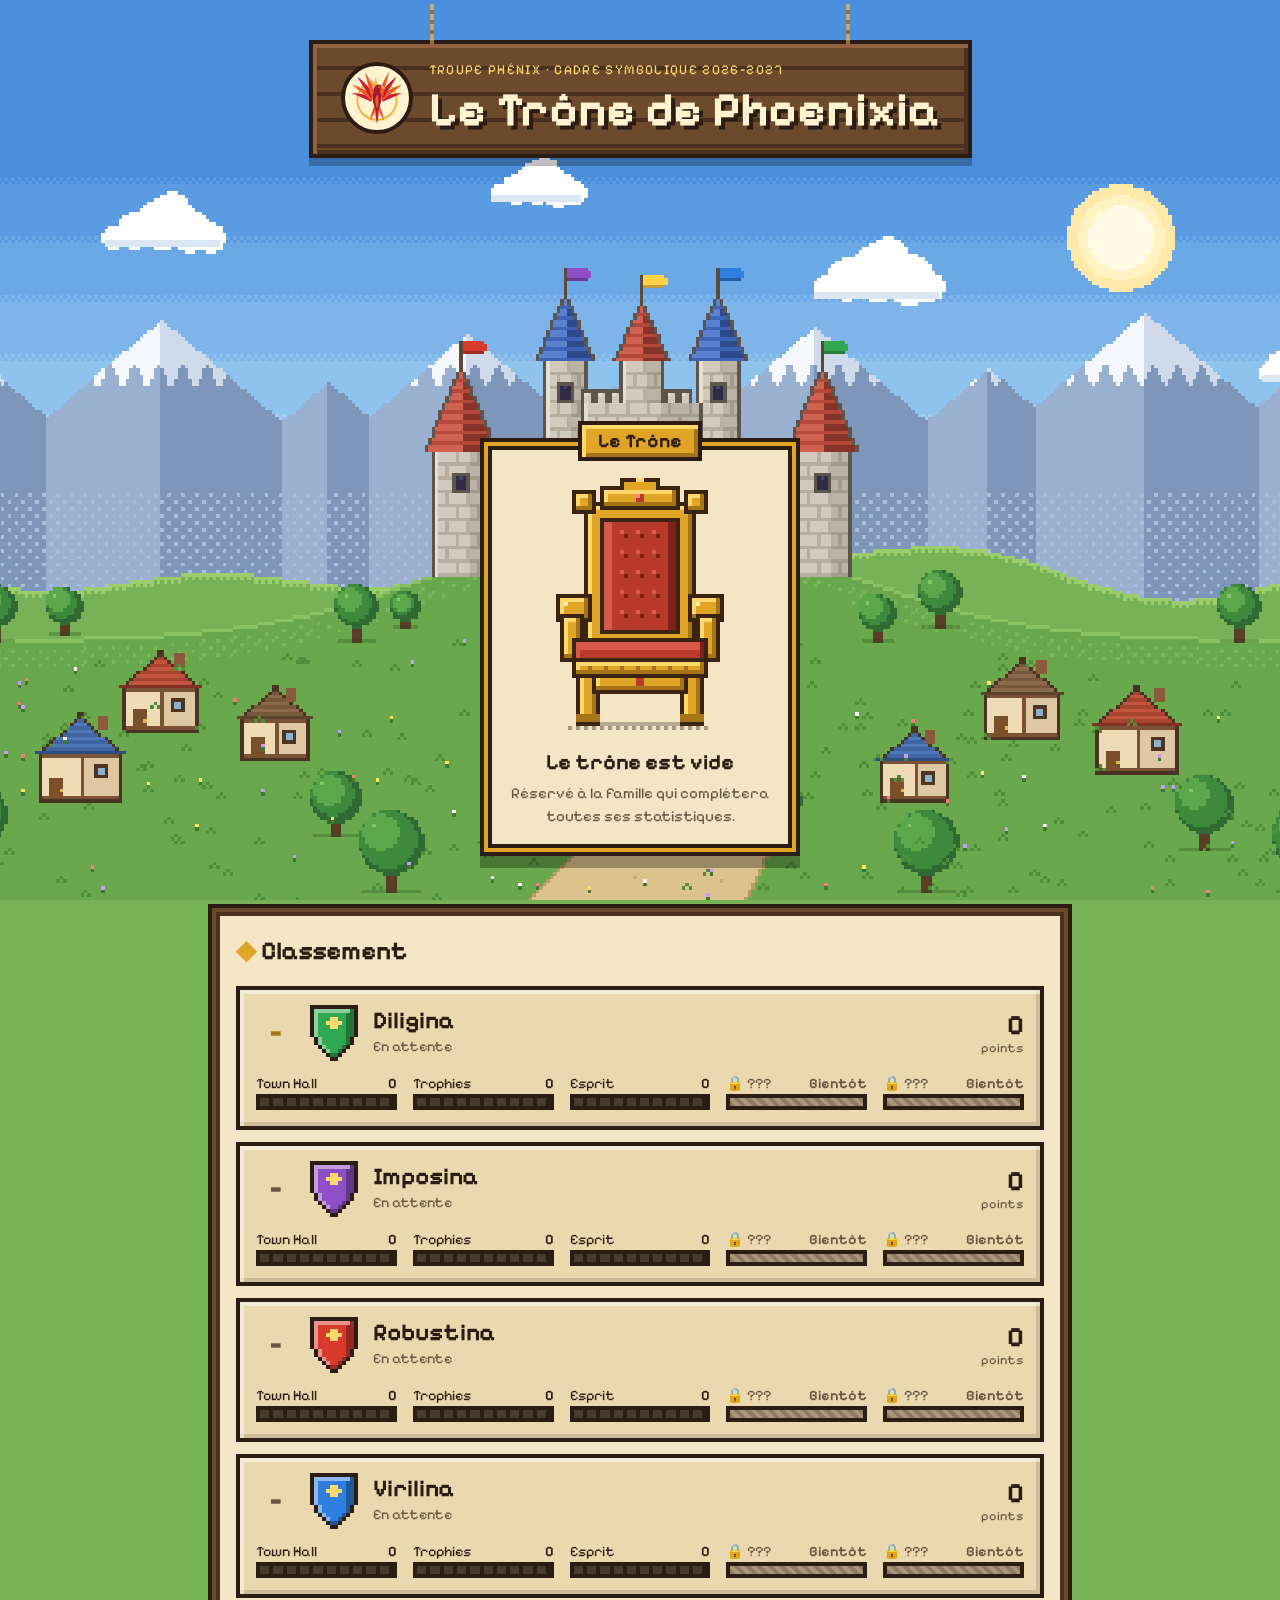
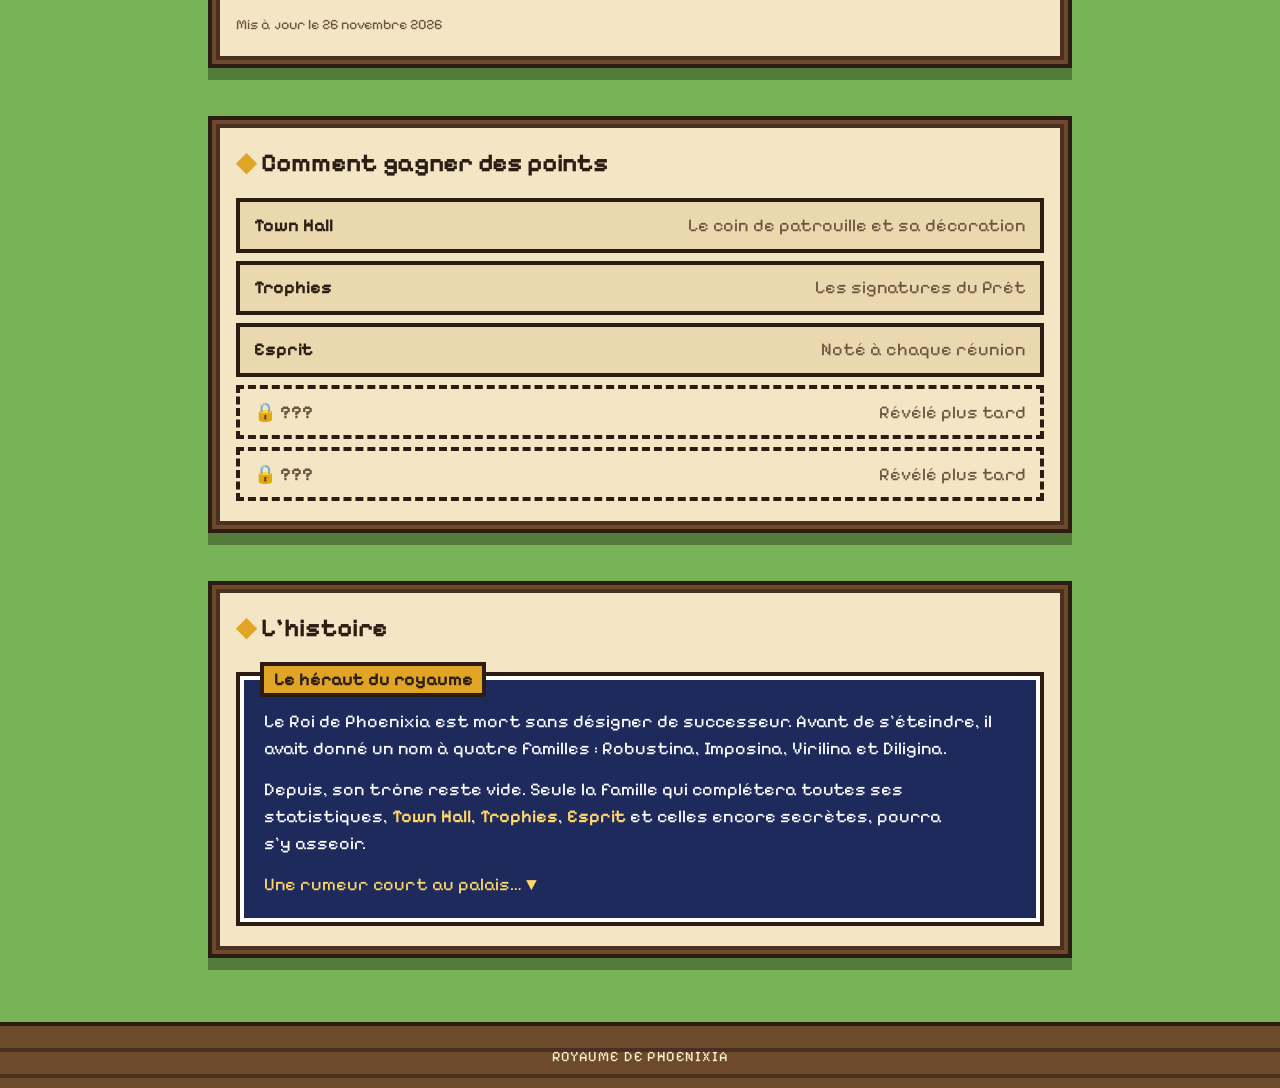
==== index.html @ a8708278 "Add the Troupe Phénix logo and favicons Bring the logo files from claude/wizardly-gauss-vratyr into " ====
<!doctype html>
<html lang="fr">
<head>
  <meta charset="utf-8">
  <meta name="viewport" content="width=device-width, initial-scale=1">
  <title>Le Trône de Phoenixia</title>
  <meta name="description" content="Classement des quatre familles qui se disputent le trône de Phoenixia.">
  <meta name="theme-color" content="#4a8fdc">
  <link rel="icon" href="images/logo/phenix-mark.svg" type="image/svg+xml">
  <link rel="icon" href="images/logo/favicon-32.png" sizes="32x32" type="image/png">
  <link rel="apple-touch-icon" href="images/logo/apple-touch-icon.png">
  <link rel="preconnect" href="https://fonts.googleapis.com">
  <link rel="preconnect" href="https://fonts.gstatic.com" crossorigin>
  <link rel="preconnect" href="https://docs.google.com">
  <link rel="stylesheet" href="https://fonts.googleapis.com/css2?family=Pixelify+Sans:wght@400;600;700&display=swap">
  <link rel="stylesheet" href="styles.css">
</head>
<body>
  <a class="skip" href="#main">Aller au classement</a>
  <canvas id="kingdom" class="kingdom" aria-hidden="true"></canvas>

  <header class="hero">
    <div class="sign">
      <img class="logo" src="images/logo/phenix-mark.svg" width="72" height="72" alt="Troupe Phénix" fetchpriority="high">
      <div class="sign-text">
        <p class="sign-eyebrow"><span>Troupe Phénix</span> · <span>Cadre symbolique 2026–2027</span></p>
        <h1 translate="no">Le Trône de Phoenixia</h1>
      </div>
    </div>
  </header>

  <main id="main">
    <section class="throne-wrap" aria-labelledby="throne-title">
      <div class="throne-card">
        <h2 id="throne-title" class="plaque">Le Trône</h2>
        <canvas id="throne-art" class="throne-art" width="48" height="64" role="img" aria-label="Le trône royal"></canvas>
        <p id="throne" class="throne-state" aria-live="polite">Chargement…</p>
        <p class="throne-rule">Réservé à la famille qui complétera toutes ses statistiques.</p>
      </div>
    </section>

    <div class="wrap">
      <section class="panel" aria-labelledby="ranks-title">
        <h2 id="ranks-title">Classement</h2>
        <ol id="ranks" class="ranks"></ol>
        <p id="updated" class="updated"></p>
      </section>

      <section class="panel" aria-labelledby="criteria-title">
        <h2 id="criteria-title">Comment gagner des points</h2>
        <ul id="criteria" class="quests"></ul>
      </section>

      <section class="panel" aria-labelledby="story-title">
        <h2 id="story-title">L’histoire</h2>
        <div class="dialog">
          <p class="dialog-name">Le héraut du royaume</p>
          <p>
            Le Roi de <span translate="no">Phoenixia</span> est mort sans désigner de successeur.
            Avant de s’éteindre, il avait donné un nom à quatre familles&nbsp;:
            <span translate="no">Robustina, Imposina, Virilina</span> et <span translate="no">Diligina</span>.
          </p>
          <p>
            Depuis, son trône reste vide. Seule la famille qui complétera toutes ses statistiques,
            <strong>Town Hall</strong>, <strong>Trophies</strong>, <strong>Esprit</strong> et celles encore secrètes,
            pourra s’y asseoir.
          </p>
          <p class="dialog-more">Une rumeur court au palais… <span class="blink" aria-hidden="true">▼</span></p>
        </div>
      </section>
    </div>
  </main>

  <footer class="foot">
    <p translate="no">Royaume de Phoenixia</p>
  </footer>

  <script src="config.js"></script>
  <script src="kingdom.js"></script>
  <script src="app.js"></script>
</body>
</html>
---- styles.css ----
:root {
  color-scheme: light;
  --parchment: #f4e6c4;
  --parchment-2: #ead8ae;
  --ink: #2b1d14;
  --ink-soft: #6b5440;
  --wood: #6e4a2c;
  --wood-light: #8f6440;
  --wood-dark: #4a3020;
  --gold: #e0a526;
  --gold-light: #ffd86b;
  --px: 4px; /* one "pixel" of the UI */
  --font: "Pixelify Sans", ui-monospace, "Courier New", monospace;
}

* { box-sizing: border-box; }

html {
  -webkit-text-size-adjust: 100%;
  touch-action: manipulation;
  -webkit-tap-highlight-color: transparent;
}
@media (pointer: fine) { html { overscroll-behavior: none; } }

body {
  margin: 0;
  color: var(--ink);
  font: 18px/1.5 var(--font);
  background: #78b257; /* grass, shown while the landscape paints */
}

/* Fixed pixel-art kingdom behind everything */
.kingdom {
  position: fixed;
  inset: 0;
  width: 100%;
  height: 100%;
  z-index: -1;
  object-fit: cover;
  object-position: 50% 30%;
  image-rendering: pixelated;
}

.wrap {
  max-width: 56rem;
  margin: 0 auto;
  padding-left: max(16px, env(safe-area-inset-left));
  padding-right: max(16px, env(safe-area-inset-right));
}

h1, h2, h3 { text-wrap: balance; font-weight: 700; }

/* ── Hanging sign ─────────────────────────── */
.hero {
  min-height: 46svh;
  display: flex;
  justify-content: center;
  align-items: flex-start;
  padding: 0 16px;
}
.sign {
  position: relative;
  margin-top: 2.5rem;
  max-width: 48rem;
  text-align: center;
  background:
    repeating-linear-gradient(180deg, transparent 0 22px, var(--wood-dark) 22px 26px),
    var(--wood);
  border: var(--px) solid var(--ink);
  box-shadow:
    inset var(--px) var(--px) 0 var(--wood-light),
    inset calc(var(--px) * -1) calc(var(--px) * -1) 0 var(--wood-dark),
    0 calc(var(--px) * 2) 0 rgba(0, 0, 0, 0.25);
  padding: 1rem 1.75rem 1.1rem;
}
/* ropes */
.sign::before, .sign::after {
  content: "";
  position: absolute;
  top: -2.5rem;
  width: var(--px);
  height: 2.5rem;
  background: repeating-linear-gradient(180deg, #c9a66b 0 6px, #8f6f3f 6px 10px);
}
.sign::before { left: 18%; }
.sign::after { right: 18%; }
.sign { display: flex; align-items: center; gap: 1rem; text-align: left; }
.logo {
  flex: none;
  width: 72px;
  height: 72px;
  background: #fff3d0;
  border: var(--px) solid var(--ink);
  border-radius: 50%;
  padding: 4px;
}
.sign-text { min-width: 0; }
.sign-eyebrow span { white-space: nowrap; }
.sign-eyebrow { margin: 0; color: var(--gold-light); font-size: 0.85rem; letter-spacing: 0.1em; text-transform: uppercase; }
h1 {
  margin: 0.2rem 0 0;
  font-size: clamp(1.8rem, 6vw, 3rem);
  line-height: 1.1;
  color: #fff3d0;
  text-shadow: var(--px) var(--px) 0 var(--ink);
}

/* ── Throne card ──────────────────────────── */
.throne-wrap { display: flex; justify-content: center; padding: 0 16px; }
.throne-card {
  position: relative;
  width: min(100%, 20rem);
  text-align: center;
  background: var(--parchment);
  border: var(--px) solid var(--ink);
  box-shadow:
    inset 0 0 0 var(--px) var(--gold),
    inset 0 0 0 calc(var(--px) * 2) var(--ink),
    0 calc(var(--px) * 3) 0 rgba(0, 0, 0, 0.3);
  padding: 2.25rem 1.5rem 1.5rem;
  margin-top: 1.5rem;
}
.plaque {
  position: absolute;
  top: -1.3rem;
  left: 50%;
  transform: translateX(-50%);
  margin: 0;
  white-space: nowrap;
  font-size: 1.2rem;
  background: var(--gold);
  color: var(--ink);
  border: var(--px) solid var(--ink);
  box-shadow: inset var(--px) var(--px) 0 var(--gold-light), inset calc(var(--px) * -1) calc(var(--px) * -1) 0 #a8741a;
  padding: 0.1rem 1rem;
}
.throne-art {
  display: block;
  width: 192px;
  height: 256px;
  max-width: 100%;
  margin: 0 auto;
  image-rendering: pixelated;
}
.throne-state { margin: 0.75rem 0 0; font-size: 1.35rem; font-weight: 700; }
.throne-rule { margin: 0.25rem 0 0; color: var(--ink-soft); font-size: 0.95rem; text-wrap: pretty; }

/* ── Panels ───────────────────────────────── */
.panel {
  margin-top: 3rem;
  background: var(--parchment);
  border: var(--px) solid var(--ink);
  box-shadow:
    inset 0 0 0 var(--px) var(--wood),
    inset 0 0 0 calc(var(--px) * 2) var(--wood-dark),
    0 calc(var(--px) * 3) 0 rgba(0, 0, 0, 0.3);
  padding: 1.5rem 1.5rem 1.75rem;
}
.panel h2 {
  font-size: 1.6rem;
  margin: 0 0 1rem;
  scroll-margin-top: 1rem;
}
.panel h2::before { content: "◆ "; color: var(--gold); }

/* ── Ranks ────────────────────────────────── */
.ranks { list-style: none; margin: 0; padding: 0; display: grid; gap: 0.75rem; }
.rank {
  --c: var(--gold);
  display: grid;
  grid-template-columns: 2.5rem 48px minmax(0, 1fr) auto;
  grid-template-areas: "num crest name total" "stats stats stats stats";
  align-items: center;
  column-gap: 0.9rem;
  row-gap: 0.75rem;
  background: var(--parchment-2);
  border: var(--px) solid var(--ink);
  box-shadow: inset var(--px) var(--px) 0 rgba(255, 255, 255, 0.5), inset calc(var(--px) * -1) calc(var(--px) * -1) 0 rgba(43, 29, 20, 0.15);
  padding: 0.9rem 1rem 1rem;
  min-width: 0;
}
.rank-num { grid-area: num; margin: 0; font-size: 2rem; font-weight: 700; line-height: 1; text-align: center; color: var(--ink-soft); }
.rank:first-child .rank-num { color: #a8741a; }
.crest { grid-area: crest; width: 48px; height: 56px; image-rendering: pixelated; }
.crest-img { grid-area: crest; width: 48px; height: 48px; object-fit: cover; border: var(--px) solid var(--ink); }
.rank-name { grid-area: name; min-width: 0; }
.rank-name h3 { margin: 0; font-size: 1.5rem; line-height: 1.1; overflow-wrap: anywhere; }
.rank-name p { margin: 0.1rem 0 0; color: var(--ink-soft); font-size: 0.9rem; }
.rank-total { grid-area: total; margin: 0; text-align: right; font-size: 1.75rem; font-weight: 700; line-height: 1; font-variant-numeric: tabular-nums; }
.rank-total small { display: block; font-size: 0.8rem; font-weight: 400; color: var(--ink-soft); margin-top: 0.2rem; }

.stats {
  grid-area: stats;
  list-style: none;
  margin: 0;
  padding: 0;
  display: grid;
  grid-template-columns: repeat(auto-fit, minmax(min(100%, 7rem), 1fr));
  gap: 0.5rem 1rem;
}
.stat-row { display: flex; justify-content: space-between; gap: 0.5rem; font-size: 0.9rem; }
.stat-row > span:first-child { min-width: 0; overflow-wrap: anywhere; }
.stat-row > span:last-child { white-space: nowrap; font-variant-numeric: tabular-nums; font-weight: 600; }
.stat.locked { color: var(--ink-soft); }

/* RPG-style segmented bar */
.bar {
  position: relative;
  height: 16px;
  background: #4a3a2c;
  border: var(--px) solid var(--ink);
  overflow: hidden;
}
.bar-fill {
  height: 100%;
  background: var(--c);
  box-shadow: inset 0 var(--px) 0 rgba(255, 255, 255, 0.35);
  transform-origin: left center;
  transform: scaleX(var(--p, 0));
  transition: transform 800ms steps(10, end);
}
.bar::after {
  content: "";
  position: absolute;
  inset: 0;
  background: repeating-linear-gradient(90deg, transparent 0 calc(10% - var(--px)), var(--ink) calc(10% - var(--px)) 10%);
  pointer-events: none;
}
.stat.locked .bar { background: repeating-linear-gradient(45deg, #8c7a63 0 4px, #a8957a 4px 8px); }
.stat.locked .bar::after { display: none; }

.updated { margin: 1rem 0 0; color: var(--ink-soft); font-size: 0.9rem; }

/* ── Criteria ("quests") ──────────────────── */
.quests { list-style: none; margin: 0; padding: 0; display: grid; gap: 0.5rem; }
.quest {
  display: flex;
  justify-content: space-between;
  align-items: baseline;
  gap: 1rem;
  background: var(--parchment-2);
  border: var(--px) solid var(--ink);
  padding: 0.6rem 0.9rem;
}
.quest-name { font-weight: 700; min-width: 0; overflow-wrap: anywhere; }
.quest-hint { color: var(--ink-soft); text-align: right; }
.quest.locked { background: transparent; border-style: dashed; color: var(--ink-soft); }

/* ── Story dialog box ─────────────────────── */
.dialog {
  position: relative;
  background: #1f2a5c;
  color: #fff;
  border: var(--px) solid #fff;
  outline: var(--px) solid var(--ink);
  padding: 1.75rem 1.25rem 1.25rem;
  margin: 1.75rem var(--px) var(--px);
}
.dialog p { margin: 0 0 0.9rem; text-wrap: pretty; }
.dialog strong { color: var(--gold-light); font-weight: 600; }
.dialog .dialog-name {
  position: absolute;
  top: -1.1rem;
  left: 1rem;
  margin: 0;
  background: var(--gold);
  color: var(--ink);
  border: var(--px) solid var(--ink);
  padding: 0 0.6rem;
  font-weight: 700;
}
.dialog .dialog-more { margin: 0; color: var(--gold-light); }
.blink { display: inline-block; animation: blink 1s steps(1, end) 6; }
@keyframes blink { 50% { opacity: 0; } }

/* ── Footer ───────────────────────────────── */
.foot {
  margin-top: 4rem;
  background:
    repeating-linear-gradient(180deg, transparent 0 22px, var(--wood-dark) 22px 26px),
    var(--wood);
  color: #fff3d0;
  border-top: var(--px) solid var(--ink);
  text-align: center;
  padding: 1.25rem 16px calc(1.25rem + env(safe-area-inset-bottom));
}
.foot p { margin: 0; letter-spacing: 0.1em; text-transform: uppercase; font-size: 0.9rem; }

/* ── Utilities ────────────────────────────── */
.sr-only {
  position: absolute; width: 1px; height: 1px; padding: 0; margin: -1px;
  overflow: hidden; clip: rect(0 0 0 0); white-space: nowrap; border: 0;
}
.skip {
  position: absolute; left: 16px; top: -6rem; z-index: 10;
  background: var(--gold); color: var(--ink); padding: 0.5rem 0.75rem;
  border: var(--px) solid var(--ink);
}
.skip:focus-visible { top: 1rem; outline: var(--px) solid #fff3d0; }

@media (max-width: 560px) {
  body { font-size: 17px; }
  .hero { min-height: 38svh; }
  .sign { padding: 0.8rem 1rem 0.9rem; flex-direction: column; text-align: center; gap: 0.5rem; }
  .logo { width: 56px; height: 56px; }
  .panel { padding: 1.25rem 1rem 1.5rem; margin-top: 2rem; }
  .rank {
    grid-template-columns: 2rem 40px minmax(0, 1fr) auto;
    column-gap: 0.6rem;
  }
  .rank-num { font-size: 1.6rem; }
  .crest { width: 40px; height: 46px; }
  .rank-total { font-size: 1.4rem; }
  .quest { flex-direction: column; gap: 0.1rem; }
  .quest-hint { text-align: left; }
}

@media (prefers-reduced-motion: reduce) {
  .bar-fill { transition: none; }
  .blink { animation: none; }
}
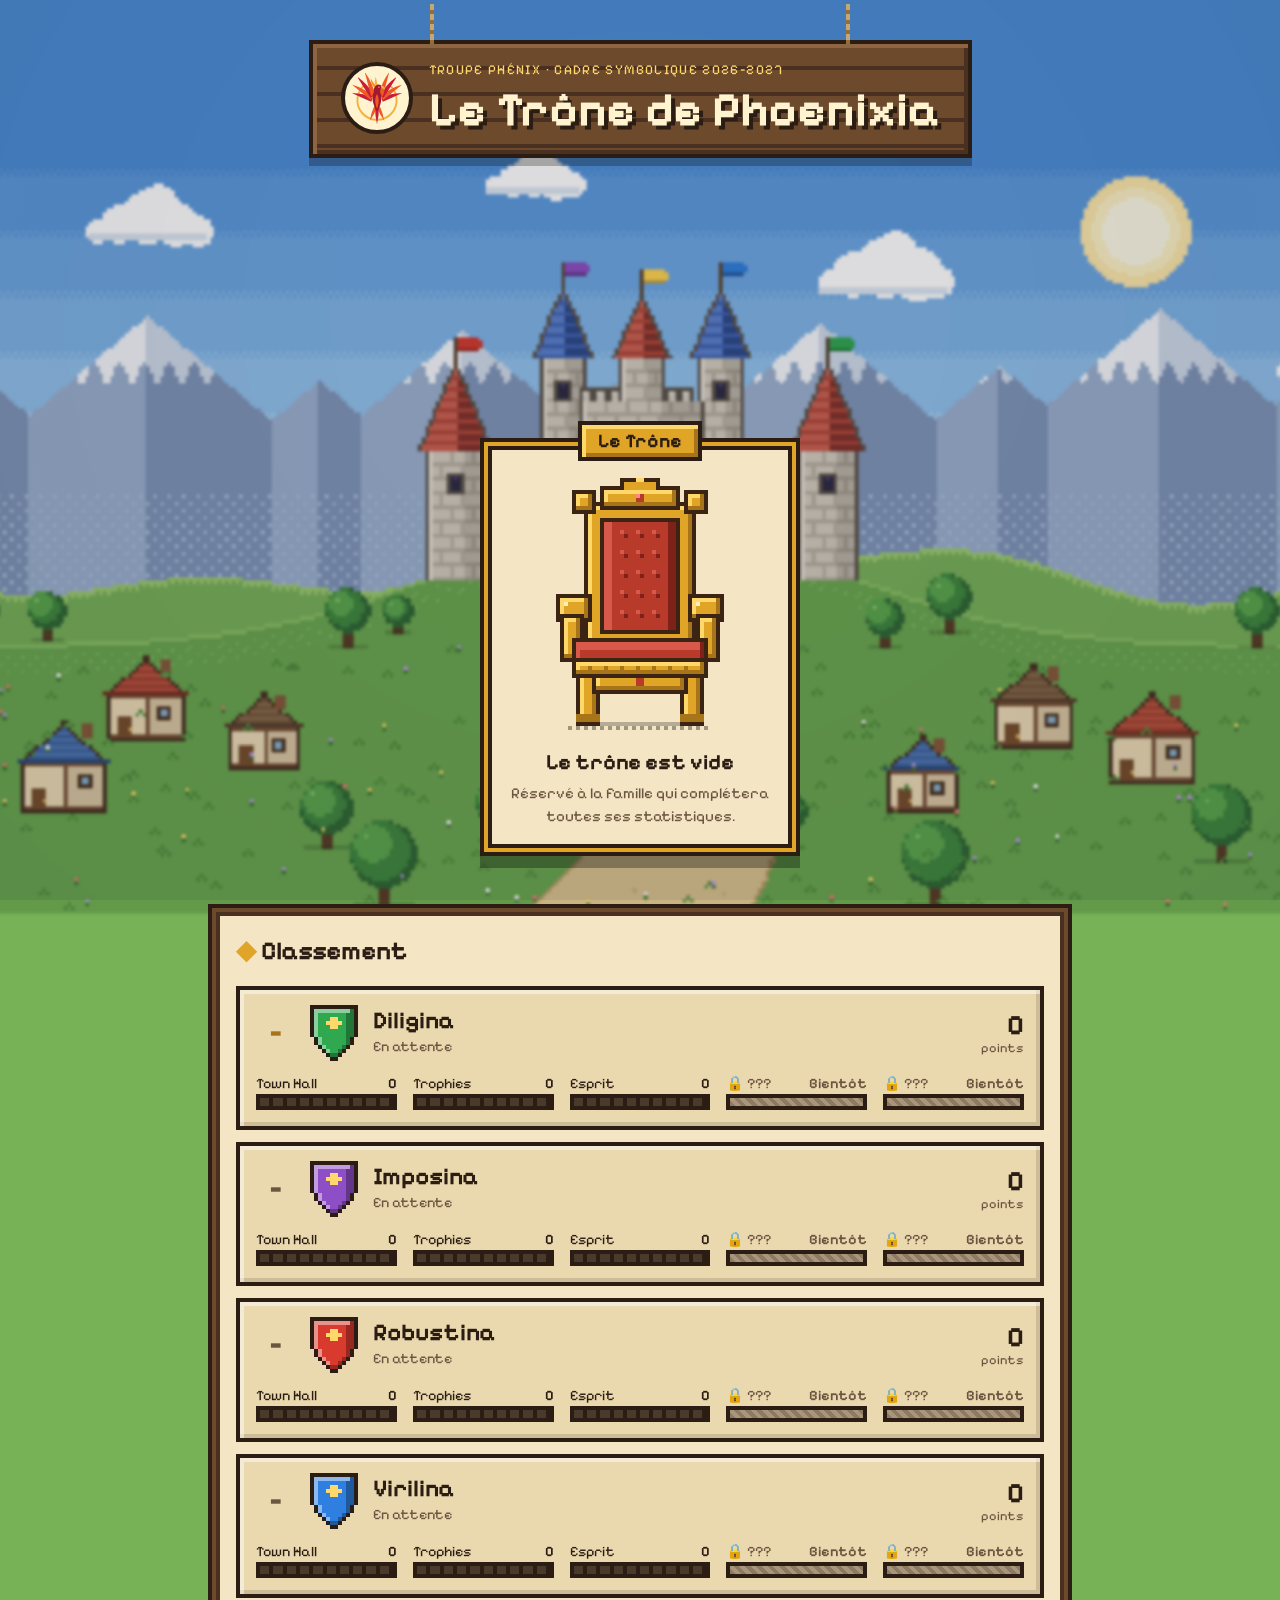
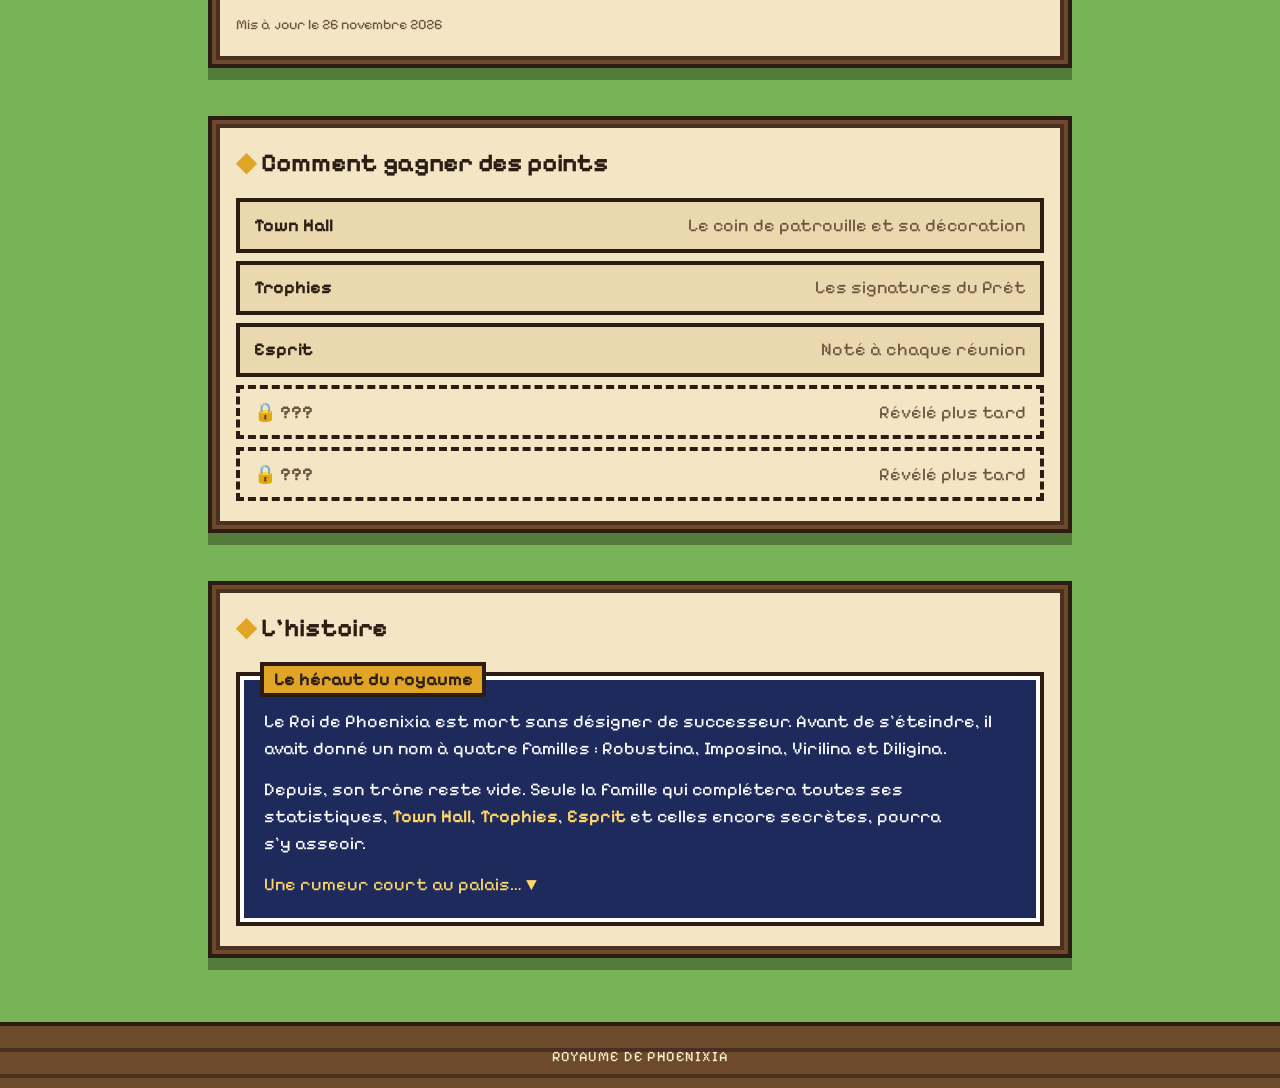
==== commit 25f92fd3: "Soften the kingdom background to keep focus on the content Light blur and dim on the landscape, plus" ====
--- a/index.html
+++ b/index.html
@@ -18,6 +18,7 @@
 <body>
   <a class="skip" href="#main">Aller au classement</a>
   <canvas id="kingdom" class="kingdom" aria-hidden="true"></canvas>
+  <div id="veil" class="veil" aria-hidden="true"></div>
 
   <header class="hero">
     <div class="sign">
--- a/styles.css
+++ b/styles.css
@@ -39,6 +39,21 @@
   object-fit: cover;
   object-position: 50% 30%;
   image-rendering: pixelated;
+  /* soft focus so the content stays the star; slight scale hides blurred edges */
+  filter: blur(1.5px) brightness(0.92) saturate(0.95);
+  transform: scale(1.03);
+}
+
+/* Dark veil that fades in as you scroll (opacity only, so it stays cheap) */
+.veil {
+  position: fixed;
+  inset: 0;
+  z-index: -1;
+  pointer-events: none;
+  background:
+    radial-gradient(ellipse at 50% 35%, transparent 30%, rgba(15, 20, 40, 0.5) 100%),
+    rgba(18, 26, 48, 0.55);
+  opacity: calc(0.12 + var(--fade, 0) * 0.88);
 }
 
 .wrap {
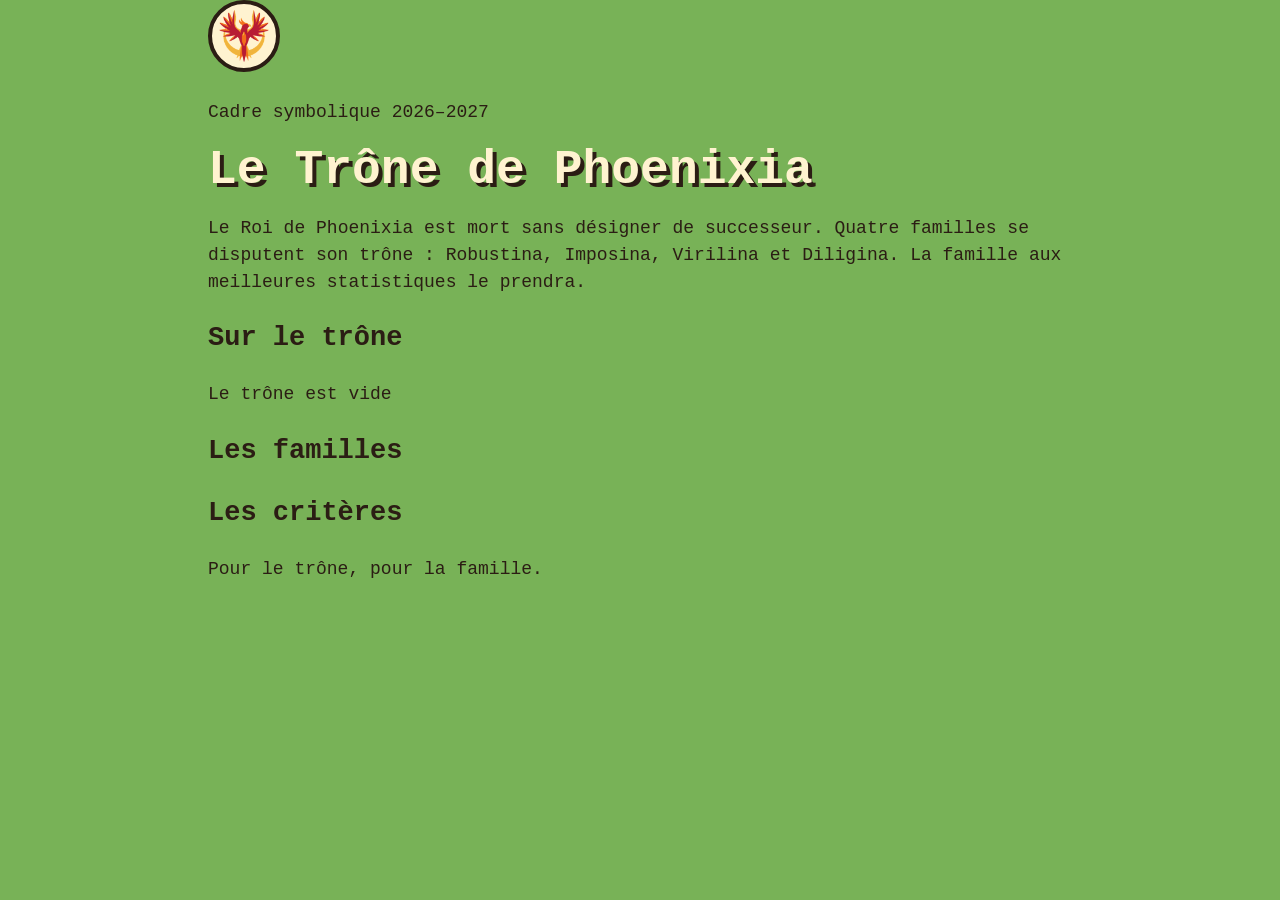
==== commit e77a96c4: "Return to the previous phoenix logo with flat, simpler colours Co-Authored-By: Claude Opus 5.5 <nore" ====
--- a/index.html
+++ b/index.html
@@ -5,79 +5,52 @@
   <meta name="viewport" content="width=device-width, initial-scale=1">
   <title>Le Trône de Phoenixia</title>
   <meta name="description" content="Classement des quatre familles qui se disputent le trône de Phoenixia.">
-  <meta name="theme-color" content="#4a8fdc">
-  <link rel="icon" href="images/logo/phenix-mark.svg" type="image/svg+xml">
+  <meta name="theme-color" content="#fbfaf7" media="(prefers-color-scheme: light)">
+  <meta name="theme-color" content="#151412" media="(prefers-color-scheme: dark)">
   <link rel="icon" href="images/logo/favicon-32.png" sizes="32x32" type="image/png">
+  <link rel="icon" href="images/logo/phenix-icon-512.png" sizes="512x512" type="image/png">
   <link rel="apple-touch-icon" href="images/logo/apple-touch-icon.png">
-  <link rel="preconnect" href="https://fonts.googleapis.com">
-  <link rel="preconnect" href="https://fonts.gstatic.com" crossorigin>
-  <link rel="preconnect" href="https://docs.google.com">
-  <link rel="stylesheet" href="https://fonts.googleapis.com/css2?family=Pixelify+Sans:wght@400;600;700&display=swap">
   <link rel="stylesheet" href="styles.css">
 </head>
 <body>
   <a class="skip" href="#main">Aller au classement</a>
-  <canvas id="kingdom" class="kingdom" aria-hidden="true"></canvas>
-  <div id="veil" class="veil" aria-hidden="true"></div>
 
-  <header class="hero">
-    <div class="sign">
-      <img class="logo" src="images/logo/phenix-mark.svg" width="72" height="72" alt="Troupe Phénix" fetchpriority="high">
-      <div class="sign-text">
-        <p class="sign-eyebrow"><span>Troupe Phénix</span> · <span>Cadre symbolique 2026–2027</span></p>
-        <h1 translate="no">Le Trône de Phoenixia</h1>
-      </div>
-    </div>
+  <header class="wrap">
+    <img class="logo" src="images/logo/phenix-mark-192.png" width="96" height="96" alt="Troupe Phénix">
+    <p class="eyebrow">Cadre symbolique 2026–2027</p>
+    <h1><span translate="no">Le Trône de Phoenixia</span></h1>
+    <p class="lede">
+      Le Roi de <span translate="no">Phoenixia</span> est mort sans désigner de successeur.
+      Quatre familles se disputent son trône&nbsp;: <span translate="no">Robustina, Imposina, Virilina</span>
+      et <span translate="no">Diligina</span>. La famille aux meilleures statistiques le prendra.
+    </p>
   </header>
 
-  <main id="main">
-    <section class="throne-wrap" aria-labelledby="throne-title">
-      <div class="throne-card">
-        <h2 id="throne-title" class="plaque">Le Trône</h2>
-        <canvas id="throne-art" class="throne-art" width="48" height="64" role="img" aria-label="Le trône royal"></canvas>
-        <p id="throne" class="throne-state" aria-live="polite">Chargement…</p>
-        <p class="throne-rule">Réservé à la famille qui complétera toutes ses statistiques.</p>
+  <main id="main" class="wrap">
+    <section aria-labelledby="throne-title" class="throne">
+      <h2 id="throne-title">Sur le trône</h2>
+      <div id="throne" aria-live="polite">
+        <p class="muted">Chargement…</p>
       </div>
     </section>
 
-    <div class="wrap">
-      <section class="panel" aria-labelledby="ranks-title">
-        <h2 id="ranks-title">Classement</h2>
-        <ol id="ranks" class="ranks"></ol>
-        <p id="updated" class="updated"></p>
-      </section>
+    <section aria-labelledby="board-title">
+      <h2 id="board-title">Les familles</h2>
+      <ol id="cards" class="cards"></ol>
+      <p id="updated" class="muted small"></p>
+    </section>
 
-      <section class="panel" aria-labelledby="criteria-title">
-        <h2 id="criteria-title">Comment gagner des points</h2>
-        <ul id="criteria" class="quests"></ul>
-      </section>
-
-      <section class="panel" aria-labelledby="story-title">
-        <h2 id="story-title">L’histoire</h2>
-        <div class="dialog">
-          <p class="dialog-name">Le héraut du royaume</p>
-          <p>
-            Le Roi de <span translate="no">Phoenixia</span> est mort sans désigner de successeur.
-            Avant de s’éteindre, il avait donné un nom à quatre familles&nbsp;:
-            <span translate="no">Robustina, Imposina, Virilina</span> et <span translate="no">Diligina</span>.
-          </p>
-          <p>
-            Depuis, son trône reste vide. Seule la famille qui complétera toutes ses statistiques,
-            <strong>Town Hall</strong>, <strong>Trophies</strong>, <strong>Esprit</strong> et celles encore secrètes,
-            pourra s’y asseoir.
-          </p>
-          <p class="dialog-more">Une rumeur court au palais… <span class="blink" aria-hidden="true">▼</span></p>
-        </div>
-      </section>
-    </div>
+    <section aria-labelledby="criteria-title">
+      <h2 id="criteria-title">Les critères</h2>
+      <ul id="criteria" class="criteria"></ul>
+    </section>
   </main>
 
-  <footer class="foot">
-    <p translate="no">Royaume de Phoenixia</p>
+  <footer class="wrap muted small">
+    <p>Pour le trône, pour la famille.</p>
   </footer>
 
   <script src="config.js"></script>
-  <script src="kingdom.js"></script>
   <script src="app.js"></script>
 </body>
 </html>
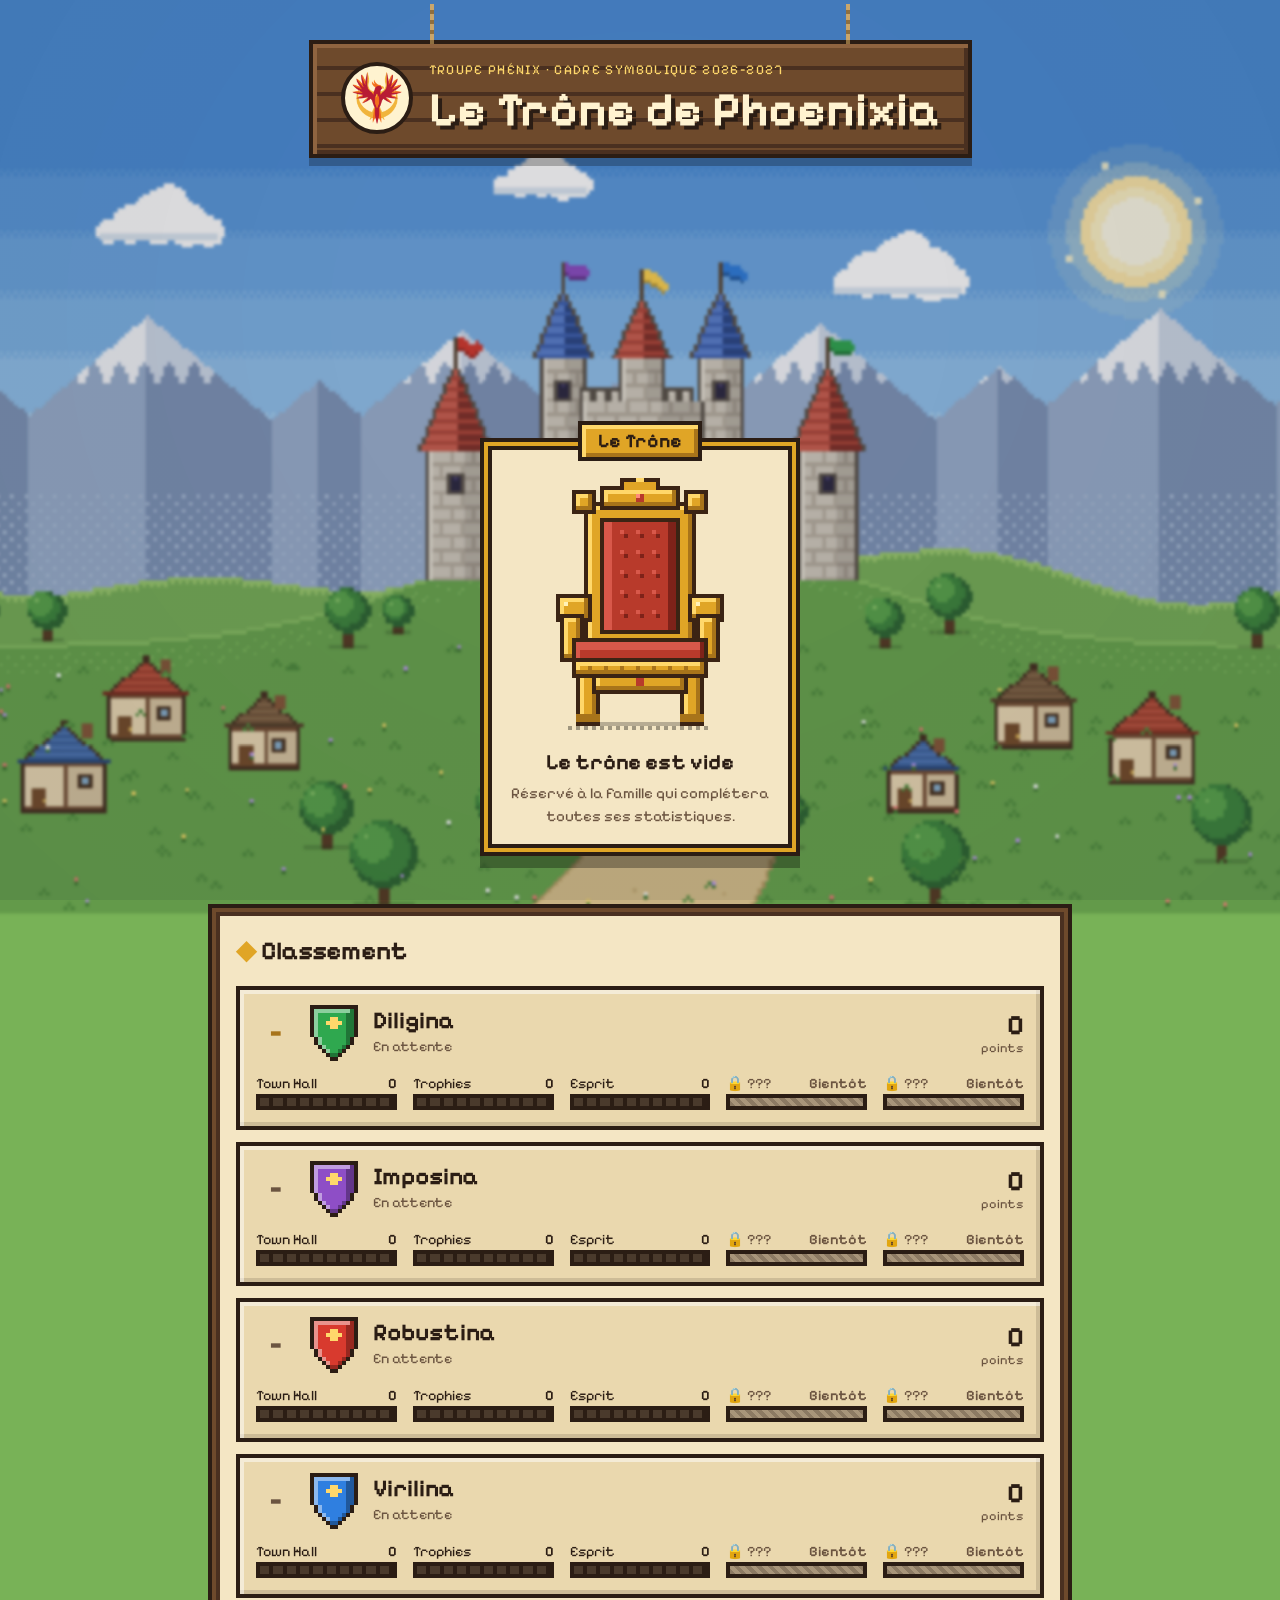
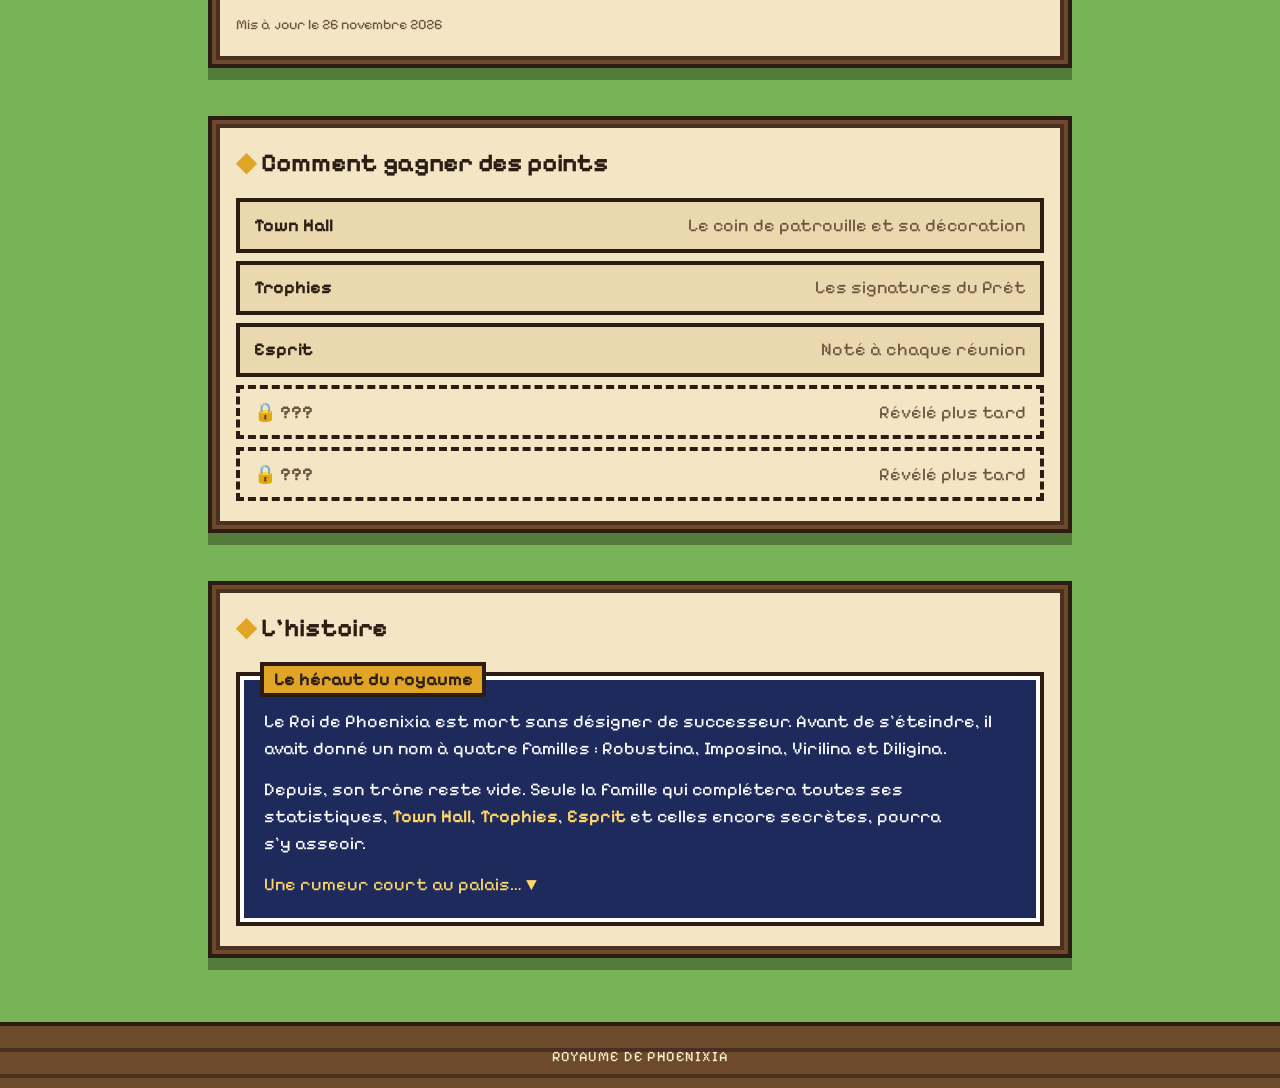
==== commit 26e51bbe: "Merge claude/wizardly-gauss-vratyr: new flat phoenix logo Take the branch's final logo files and fav" ====
--- a/index.html
+++ b/index.html
@@ -5,52 +5,78 @@
   <meta name="viewport" content="width=device-width, initial-scale=1">
   <title>Le Trône de Phoenixia</title>
   <meta name="description" content="Classement des quatre familles qui se disputent le trône de Phoenixia.">
-  <meta name="theme-color" content="#fbfaf7" media="(prefers-color-scheme: light)">
-  <meta name="theme-color" content="#151412" media="(prefers-color-scheme: dark)">
+  <meta name="theme-color" content="#4a8fdc">
   <link rel="icon" href="images/logo/favicon-32.png" sizes="32x32" type="image/png">
-  <link rel="icon" href="images/logo/phenix-icon-512.png" sizes="512x512" type="image/png">
   <link rel="apple-touch-icon" href="images/logo/apple-touch-icon.png">
+  <link rel="preconnect" href="https://fonts.googleapis.com">
+  <link rel="preconnect" href="https://fonts.gstatic.com" crossorigin>
+  <link rel="preconnect" href="https://docs.google.com">
+  <link rel="stylesheet" href="https://fonts.googleapis.com/css2?family=Pixelify+Sans:wght@400;600;700&display=swap">
   <link rel="stylesheet" href="styles.css">
 </head>
 <body>
   <a class="skip" href="#main">Aller au classement</a>
+  <canvas id="kingdom" class="kingdom" aria-hidden="true"></canvas>
+  <div id="veil" class="veil" aria-hidden="true"></div>
 
-  <header class="wrap">
-    <img class="logo" src="images/logo/phenix-mark-192.png" width="96" height="96" alt="Troupe Phénix">
-    <p class="eyebrow">Cadre symbolique 2026–2027</p>
-    <h1><span translate="no">Le Trône de Phoenixia</span></h1>
-    <p class="lede">
-      Le Roi de <span translate="no">Phoenixia</span> est mort sans désigner de successeur.
-      Quatre familles se disputent son trône&nbsp;: <span translate="no">Robustina, Imposina, Virilina</span>
-      et <span translate="no">Diligina</span>. La famille aux meilleures statistiques le prendra.
-    </p>
+  <header class="hero">
+    <div class="sign">
+      <img class="logo" src="images/logo/phenix-mark-192.png" width="72" height="72" alt="Troupe Phénix" fetchpriority="high">
+      <div class="sign-text">
+        <p class="sign-eyebrow"><span>Troupe Phénix</span> · <span>Cadre symbolique 2026–2027</span></p>
+        <h1 translate="no">Le Trône de Phoenixia</h1>
+      </div>
+    </div>
   </header>
 
-  <main id="main" class="wrap">
-    <section aria-labelledby="throne-title" class="throne">
-      <h2 id="throne-title">Sur le trône</h2>
-      <div id="throne" aria-live="polite">
-        <p class="muted">Chargement…</p>
+  <main id="main">
+    <section class="throne-wrap" aria-labelledby="throne-title">
+      <div class="throne-card">
+        <h2 id="throne-title" class="plaque">Le Trône</h2>
+        <canvas id="throne-art" class="throne-art" width="48" height="64" role="img" aria-label="Le trône royal"></canvas>
+        <p id="throne" class="throne-state" aria-live="polite">Chargement…</p>
+        <p class="throne-rule">Réservé à la famille qui complétera toutes ses statistiques.</p>
       </div>
     </section>
 
-    <section aria-labelledby="board-title">
-      <h2 id="board-title">Les familles</h2>
-      <ol id="cards" class="cards"></ol>
-      <p id="updated" class="muted small"></p>
-    </section>
+    <div class="wrap">
+      <section class="panel" aria-labelledby="ranks-title">
+        <h2 id="ranks-title">Classement</h2>
+        <ol id="ranks" class="ranks"></ol>
+        <p id="updated" class="updated"></p>
+      </section>
 
-    <section aria-labelledby="criteria-title">
-      <h2 id="criteria-title">Les critères</h2>
-      <ul id="criteria" class="criteria"></ul>
-    </section>
+      <section class="panel" aria-labelledby="criteria-title">
+        <h2 id="criteria-title">Comment gagner des points</h2>
+        <ul id="criteria" class="quests"></ul>
+      </section>
+
+      <section class="panel" aria-labelledby="story-title">
+        <h2 id="story-title">L’histoire</h2>
+        <div class="dialog">
+          <p class="dialog-name">Le héraut du royaume</p>
+          <p>
+            Le Roi de <span translate="no">Phoenixia</span> est mort sans désigner de successeur.
+            Avant de s’éteindre, il avait donné un nom à quatre familles&nbsp;:
+            <span translate="no">Robustina, Imposina, Virilina</span> et <span translate="no">Diligina</span>.
+          </p>
+          <p>
+            Depuis, son trône reste vide. Seule la famille qui complétera toutes ses statistiques,
+            <strong>Town Hall</strong>, <strong>Trophies</strong>, <strong>Esprit</strong> et celles encore secrètes,
+            pourra s’y asseoir.
+          </p>
+          <p class="dialog-more">Une rumeur court au palais… <span class="blink" aria-hidden="true">▼</span></p>
+        </div>
+      </section>
+    </div>
   </main>
 
-  <footer class="wrap muted small">
-    <p>Pour le trône, pour la famille.</p>
+  <footer class="foot">
+    <p translate="no">Royaume de Phoenixia</p>
   </footer>
 
   <script src="config.js"></script>
+  <script src="kingdom.js"></script>
   <script src="app.js"></script>
 </body>
 </html>
--- a/styles.css
+++ b/styles.css
@@ -32,9 +32,13 @@
 /* Fixed pixel-art kingdom behind everything */
 .kingdom {
   position: fixed;
-  inset: 0;
+  top: 0;
+  left: 0;
   width: 100%;
-  height: 100%;
+  /* Size to the LARGEST viewport so it doesn't rescale when the mobile
+     address bar hides or shows while scrolling ("100%" would follow it). */
+  height: 100vh;
+  height: 100lvh;
   z-index: -1;
   object-fit: cover;
   object-position: 50% 30%;
@@ -47,7 +51,11 @@
 /* Dark veil that fades in as you scroll (opacity only, so it stays cheap) */
 .veil {
   position: fixed;
-  inset: 0;
+  top: 0;
+  left: 0;
+  width: 100%;
+  height: 100vh;
+  height: 100lvh;
   z-index: -1;
   pointer-events: none;
   background:
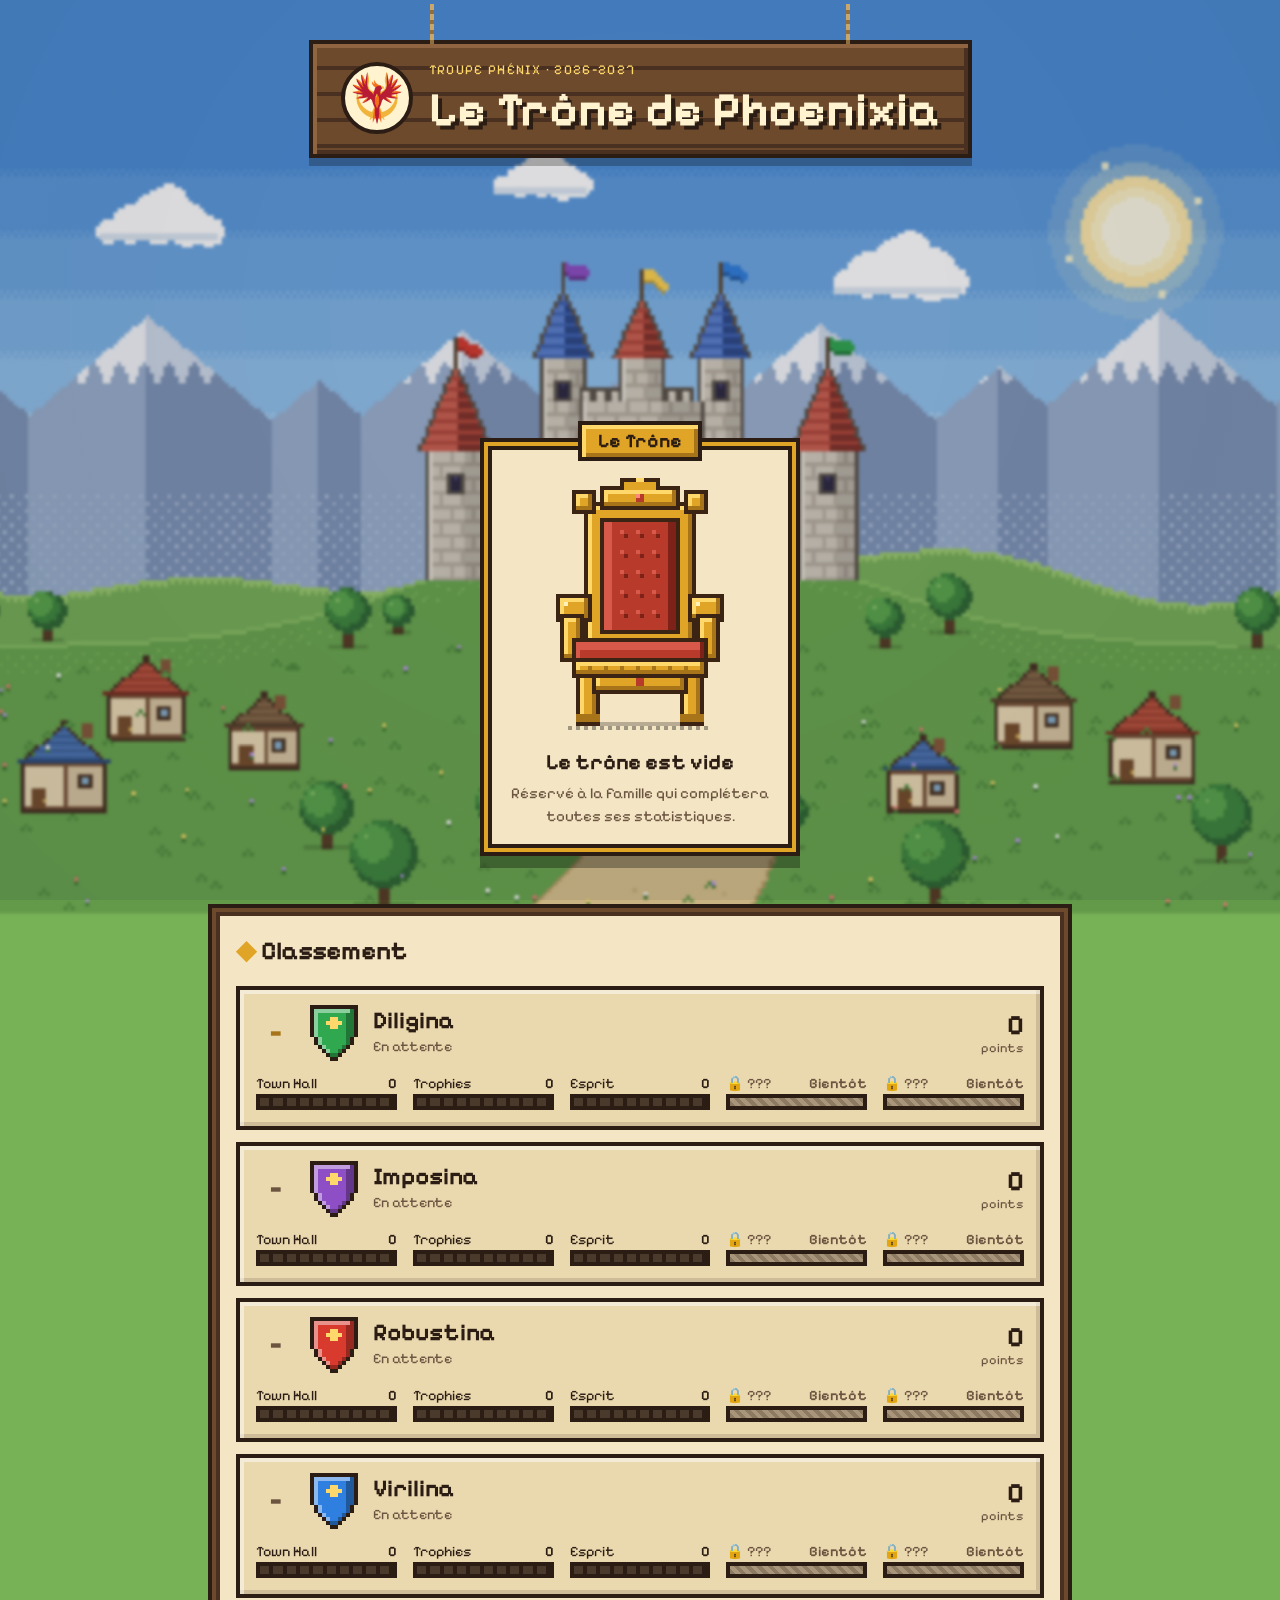
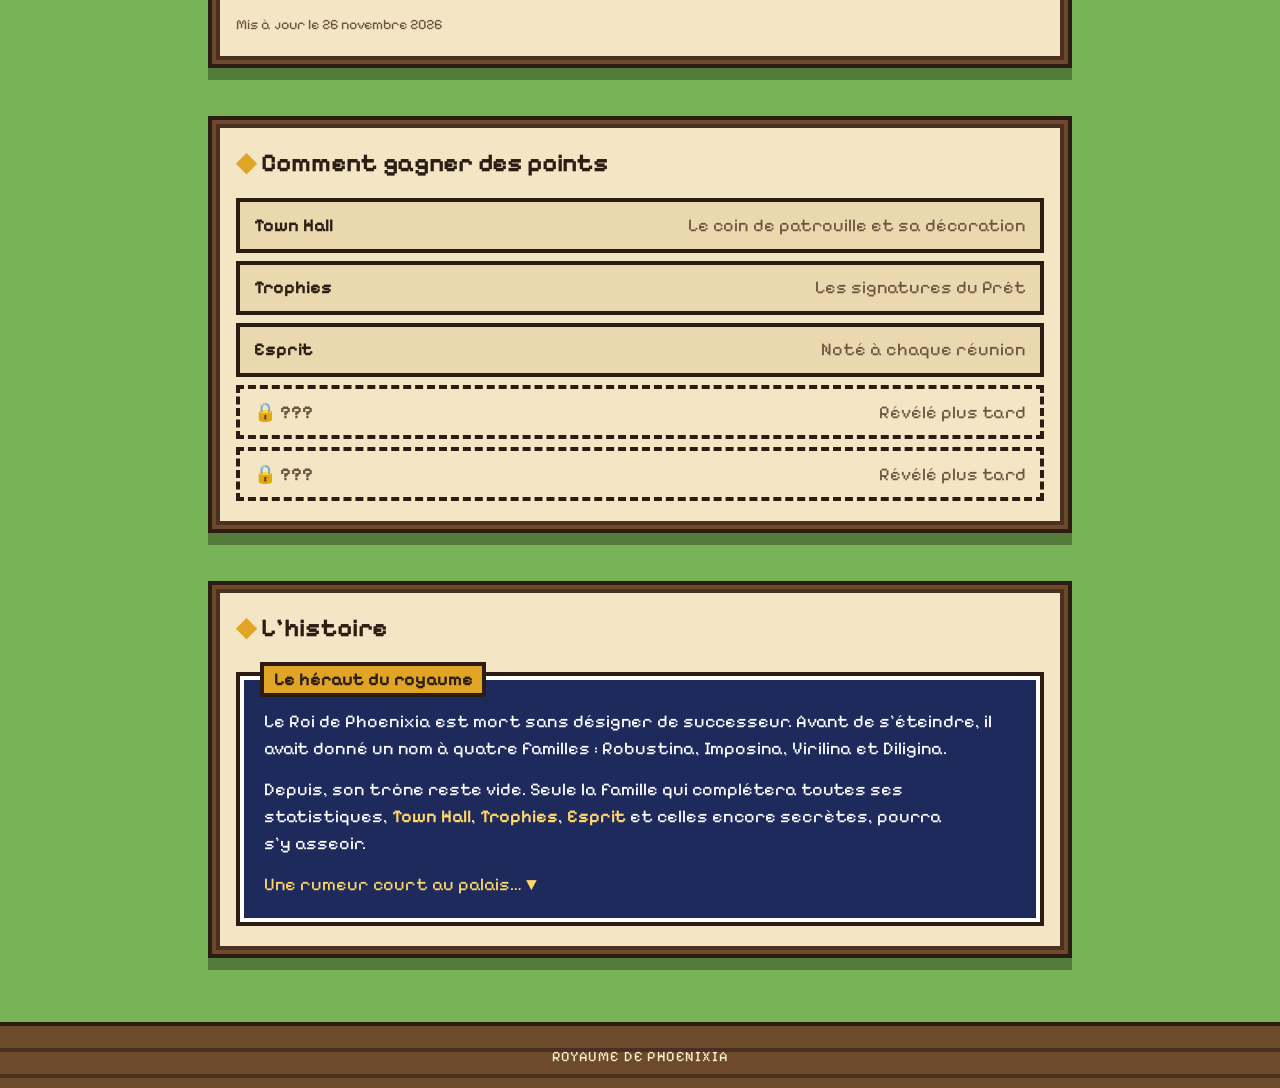
==== commit 0e478355: "Remove the 'Cadre symbolique' text from the title sign Co-Authored-By: Claude Sonnet 5.5 <noreply@an" ====
--- a/index.html
+++ b/index.html
@@ -23,7 +23,7 @@
     <div class="sign">
       <img class="logo" src="images/logo/phenix-mark-192.png" width="72" height="72" alt="Troupe Phénix" fetchpriority="high">
       <div class="sign-text">
-        <p class="sign-eyebrow"><span>Troupe Phénix</span> · <span>Cadre symbolique 2026–2027</span></p>
+        <p class="sign-eyebrow"><span>Troupe Phénix</span> · <span>2026–2027</span></p>
         <h1 translate="no">Le Trône de Phoenixia</h1>
       </div>
     </div>
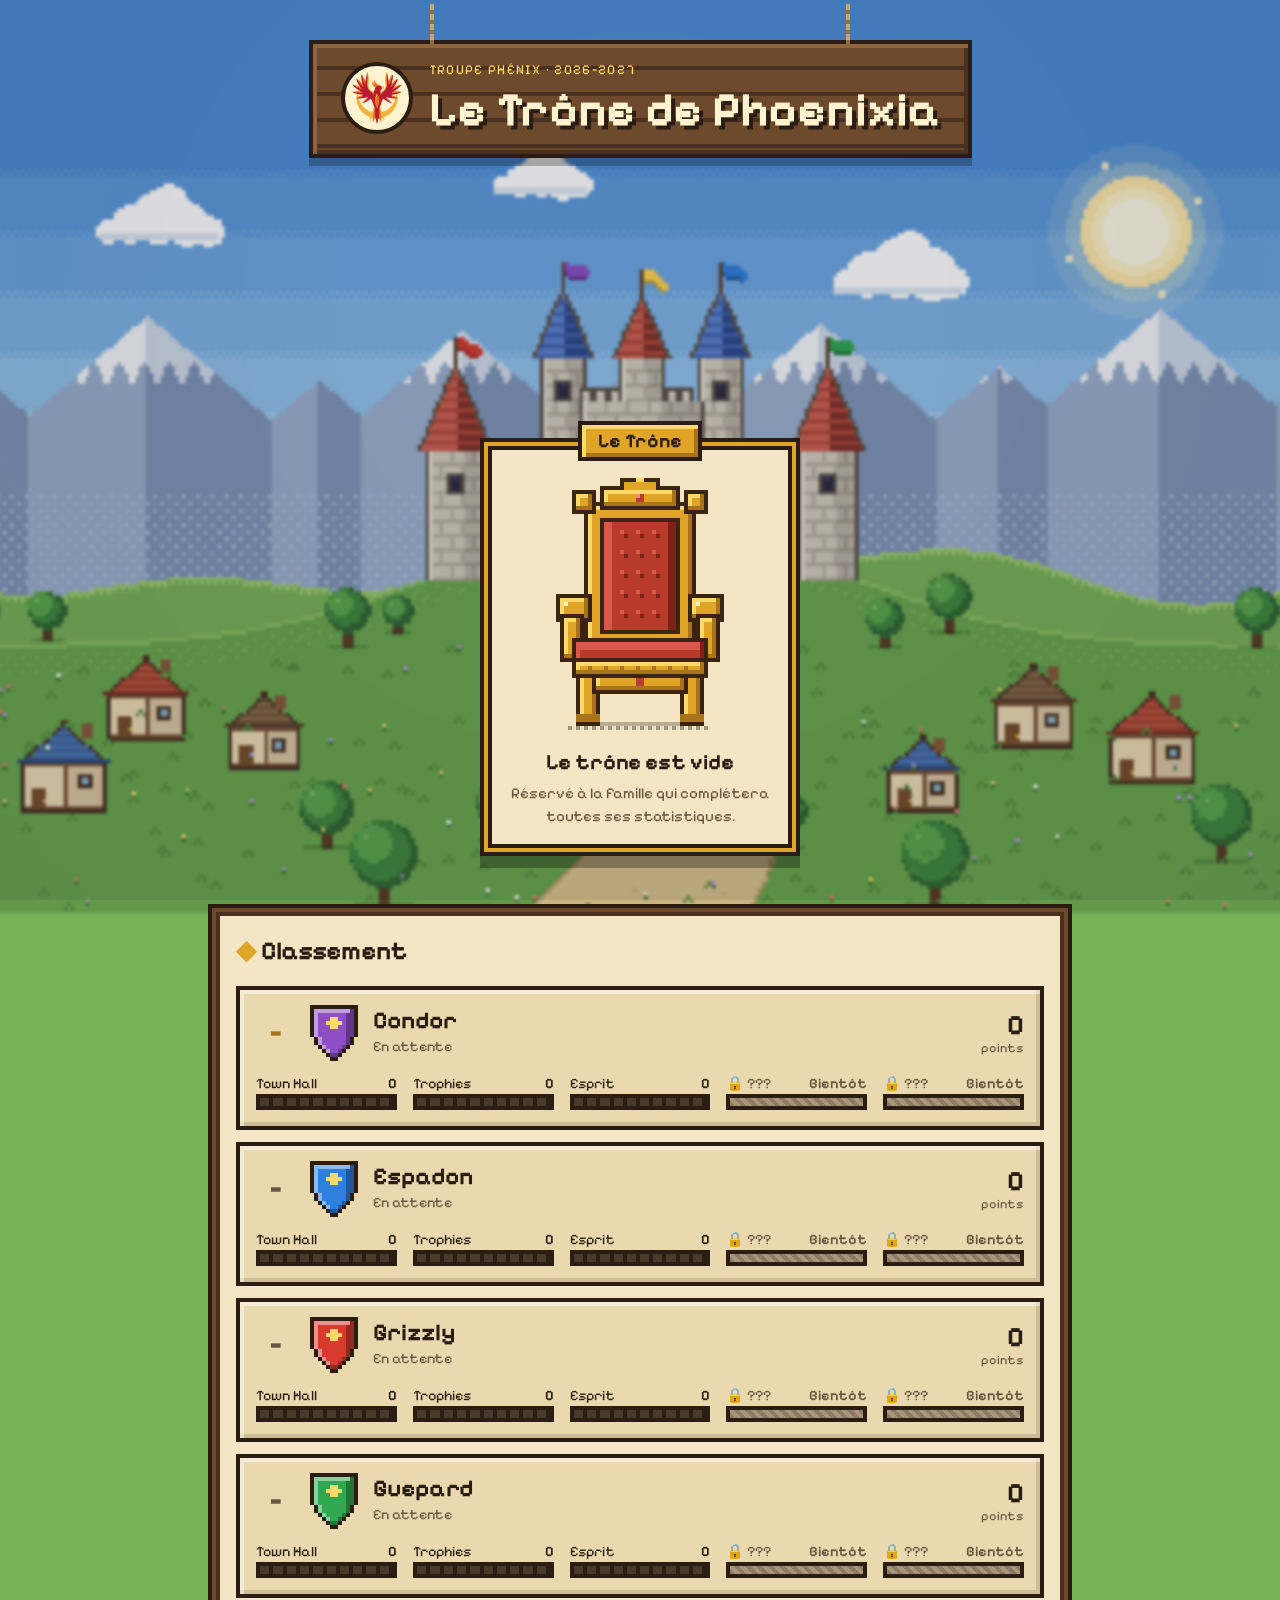
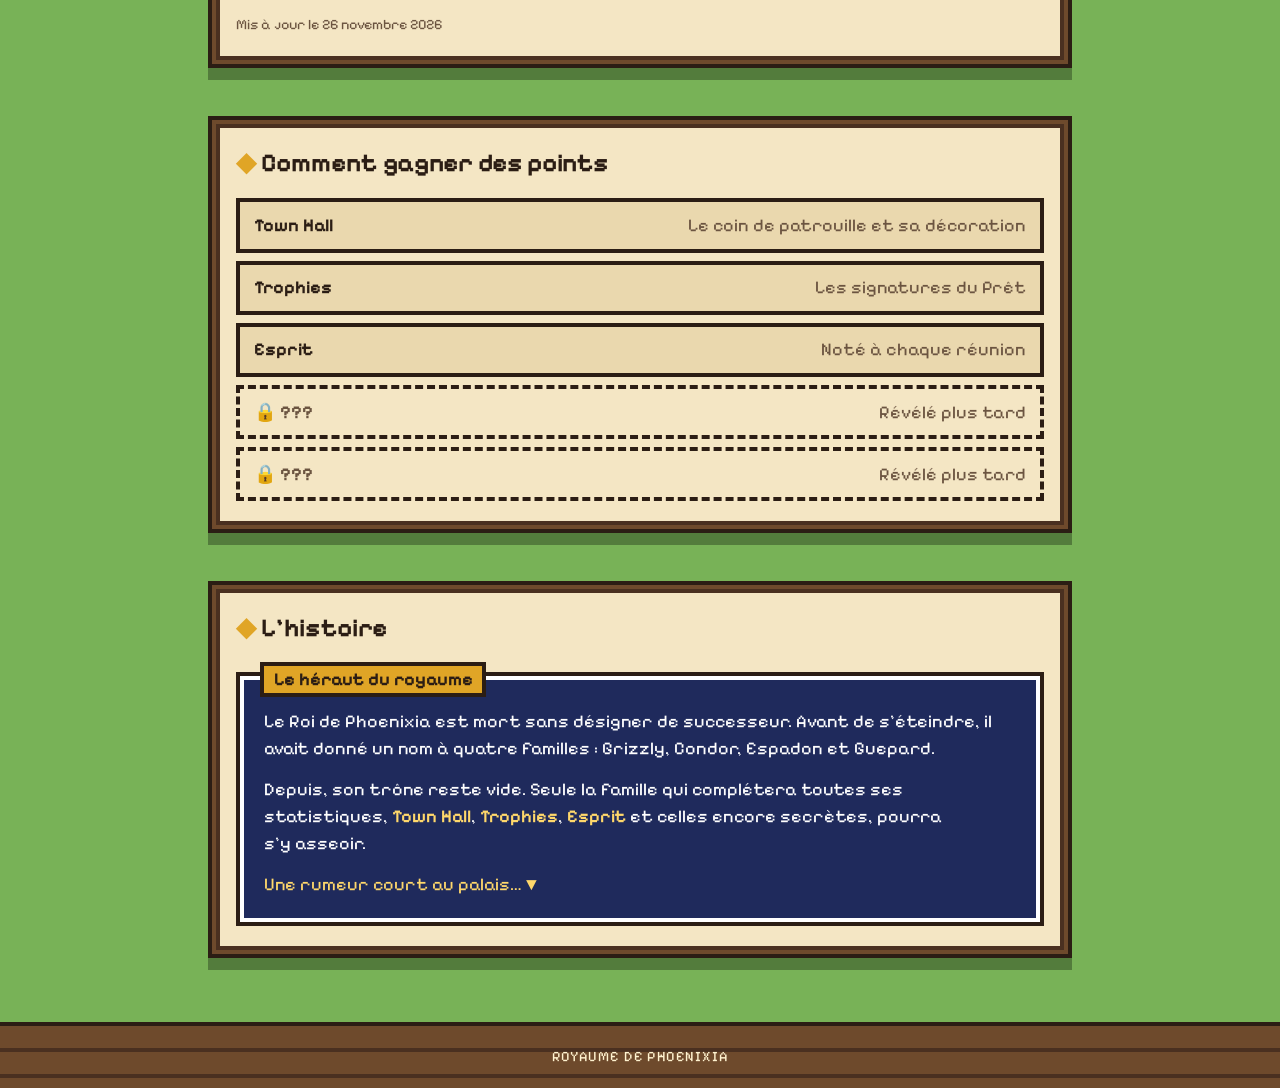
==== commit fb245e9d: "Rename the families: Grizzly, Condor, Espadon, Guepard Co-Authored-By: Claude Sonnet 5.5 <noreply@an" ====
--- a/index.html
+++ b/index.html
@@ -58,7 +58,7 @@
           <p>
             Le Roi de <span translate="no">Phoenixia</span> est mort sans désigner de successeur.
             Avant de s’éteindre, il avait donné un nom à quatre familles&nbsp;:
-            <span translate="no">Robustina, Imposina, Virilina</span> et <span translate="no">Diligina</span>.
+            <span translate="no">Grizzly, Condor, Espadon</span> et <span translate="no">Guepard</span>.
           </p>
           <p>
             Depuis, son trône reste vide. Seule la famille qui complétera toutes ses statistiques,
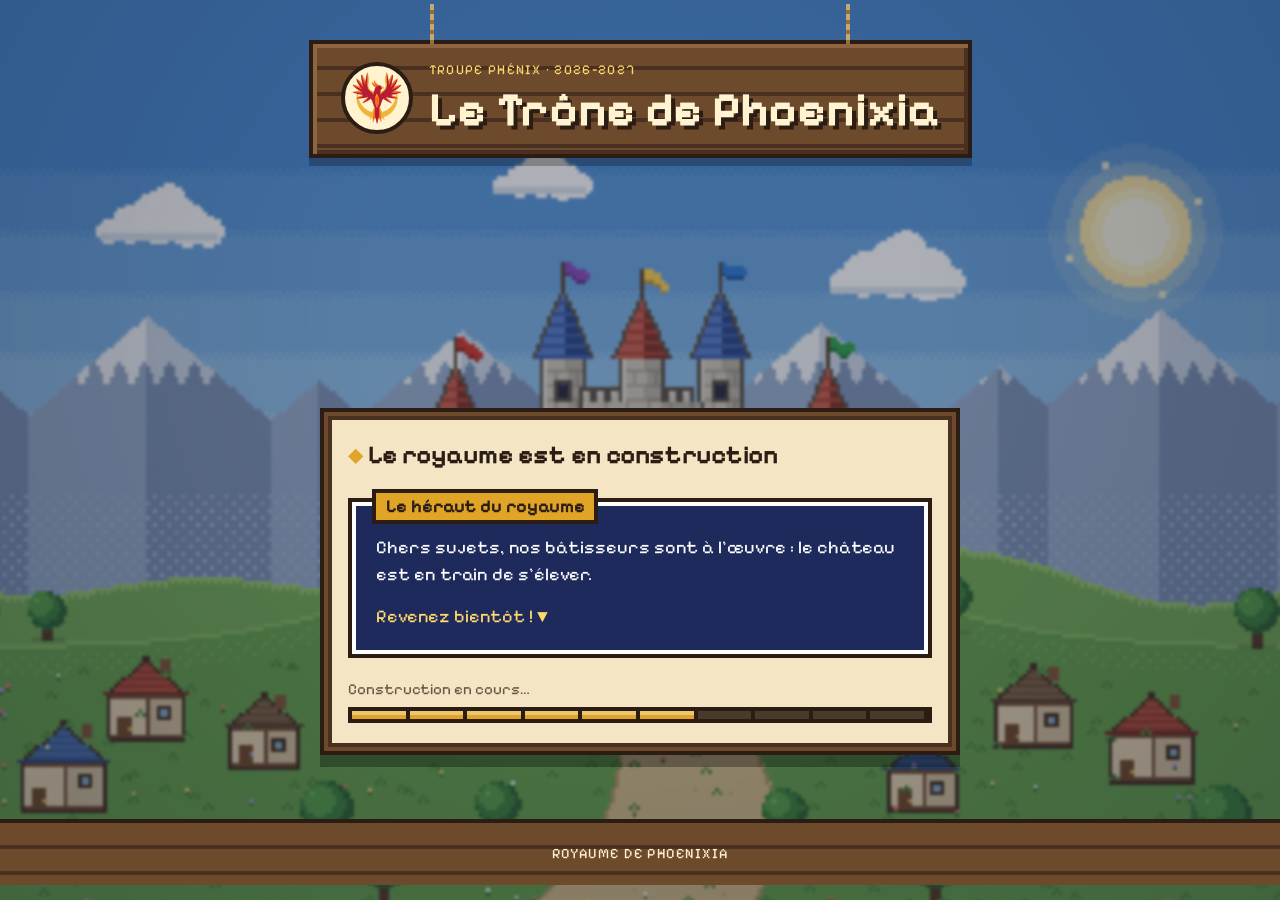
==== commit 34b7ea16: "Add a maintenance page and switch it on maintenance.html shows the pixel kingdom with 'Le royaume es" ====
--- a/index.html
+++ b/index.html
@@ -13,6 +13,8 @@
   <link rel="preconnect" href="https://docs.google.com">
   <link rel="stylesheet" href="https://fonts.googleapis.com/css2?family=Pixelify+Sans:wght@400;600;700&display=swap">
   <link rel="stylesheet" href="styles.css">
+  <script src="config.js"></script>
+  <script>if (window.PHENIX_CONFIG && window.PHENIX_CONFIG.MAINTENANCE) location.replace("maintenance.html");</script>
 </head>
 <body>
   <a class="skip" href="#main">Aller au classement</a>
@@ -75,7 +77,6 @@
     <p translate="no">Royaume de Phoenixia</p>
   </footer>
 
-  <script src="config.js"></script>
   <script src="kingdom.js"></script>
   <script src="app.js"></script>
 </body>
--- a/styles.css
+++ b/styles.css
@@ -342,3 +342,16 @@
   .bar-fill { transition: none; }
   .blink { animation: none; }
 }
+
+/* ── Maintenance page ─────────────────────── */
+.maint { --fade: 0.45; }
+.maint .hero { min-height: 40svh; }
+.build { max-width: 40rem; margin-left: auto; margin-right: auto; }
+.build h2 { text-wrap: balance; }
+.build-bar { margin-top: 1.5rem; }
+.build-label { margin: 0 0 0.4rem; font-size: 0.95rem; color: var(--ink-soft); }
+.build-bar .bar-fill { animation: building 3s steps(10, end) infinite alternate; }
+@keyframes building { from { transform: scaleX(0.4); } to { transform: scaleX(0.8); } }
+@media (prefers-reduced-motion: reduce) {
+  .build-bar .bar-fill { animation: none; }
+}
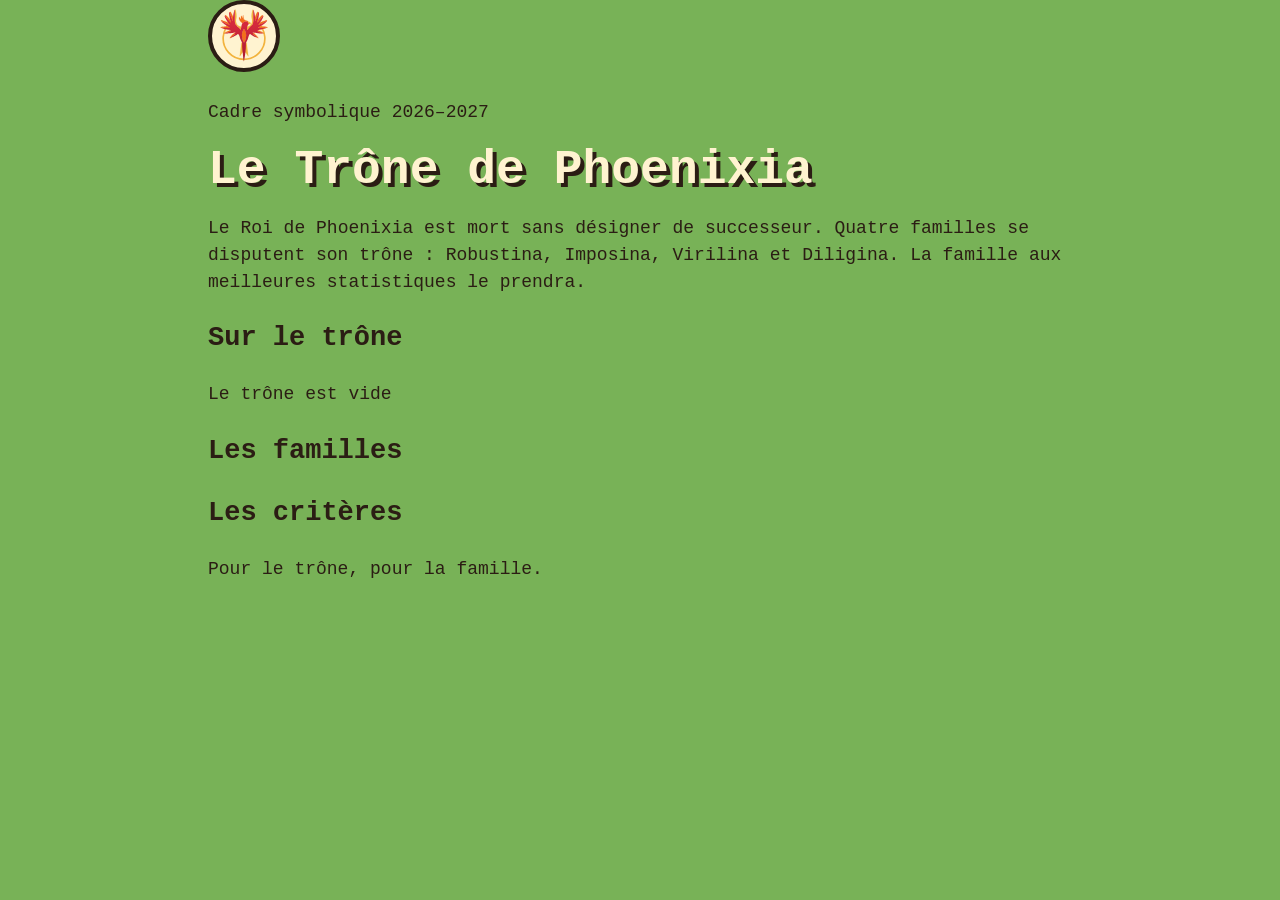
==== commit 3a512914: "Use the vector phoenix logo with the gold ring on the site Header, favicon and home-screen icons now" ====
--- a/index.html
+++ b/index.html
@@ -5,79 +5,52 @@
   <meta name="viewport" content="width=device-width, initial-scale=1">
   <title>Le Trône de Phoenixia</title>
   <meta name="description" content="Classement des quatre familles qui se disputent le trône de Phoenixia.">
-  <meta name="theme-color" content="#4a8fdc">
+  <meta name="theme-color" content="#fbfaf7" media="(prefers-color-scheme: light)">
+  <meta name="theme-color" content="#151412" media="(prefers-color-scheme: dark)">
+  <link rel="icon" href="images/logo/phenix-mark.svg" type="image/svg+xml">
   <link rel="icon" href="images/logo/favicon-32.png" sizes="32x32" type="image/png">
   <link rel="apple-touch-icon" href="images/logo/apple-touch-icon.png">
-  <link rel="preconnect" href="https://fonts.googleapis.com">
-  <link rel="preconnect" href="https://fonts.gstatic.com" crossorigin>
-  <link rel="preconnect" href="https://docs.google.com">
-  <link rel="stylesheet" href="https://fonts.googleapis.com/css2?family=Pixelify+Sans:wght@400;600;700&display=swap">
   <link rel="stylesheet" href="styles.css">
-  <script src="config.js"></script>
-  <script>if (window.PHENIX_CONFIG && window.PHENIX_CONFIG.MAINTENANCE) location.replace("maintenance.html");</script>
 </head>
 <body>
   <a class="skip" href="#main">Aller au classement</a>
-  <canvas id="kingdom" class="kingdom" aria-hidden="true"></canvas>
-  <div id="veil" class="veil" aria-hidden="true"></div>
 
-  <header class="hero">
-    <div class="sign">
-      <img class="logo" src="images/logo/phenix-mark-192.png" width="72" height="72" alt="Troupe Phénix" fetchpriority="high">
-      <div class="sign-text">
-        <p class="sign-eyebrow"><span>Troupe Phénix</span> · <span>2026–2027</span></p>
-        <h1 translate="no">Le Trône de Phoenixia</h1>
-      </div>
-    </div>
+  <header class="wrap">
+    <img class="logo" src="images/logo/phenix-mark.svg" width="96" height="96" alt="Troupe Phénix">
+    <p class="eyebrow">Cadre symbolique 2026–2027</p>
+    <h1><span translate="no">Le Trône de Phoenixia</span></h1>
+    <p class="lede">
+      Le Roi de <span translate="no">Phoenixia</span> est mort sans désigner de successeur.
+      Quatre familles se disputent son trône&nbsp;: <span translate="no">Robustina, Imposina, Virilina</span>
+      et <span translate="no">Diligina</span>. La famille aux meilleures statistiques le prendra.
+    </p>
   </header>
 
-  <main id="main">
-    <section class="throne-wrap" aria-labelledby="throne-title">
-      <div class="throne-card">
-        <h2 id="throne-title" class="plaque">Le Trône</h2>
-        <canvas id="throne-art" class="throne-art" width="48" height="64" role="img" aria-label="Le trône royal"></canvas>
-        <p id="throne" class="throne-state" aria-live="polite">Chargement…</p>
-        <p class="throne-rule">Réservé à la famille qui complétera toutes ses statistiques.</p>
+  <main id="main" class="wrap">
+    <section aria-labelledby="throne-title" class="throne">
+      <h2 id="throne-title">Sur le trône</h2>
+      <div id="throne" aria-live="polite">
+        <p class="muted">Chargement…</p>
       </div>
     </section>
 
-    <div class="wrap">
-      <section class="panel" aria-labelledby="ranks-title">
-        <h2 id="ranks-title">Classement</h2>
-        <ol id="ranks" class="ranks"></ol>
-        <p id="updated" class="updated"></p>
-      </section>
+    <section aria-labelledby="board-title">
+      <h2 id="board-title">Les familles</h2>
+      <ol id="cards" class="cards"></ol>
+      <p id="updated" class="muted small"></p>
+    </section>
 
-      <section class="panel" aria-labelledby="criteria-title">
-        <h2 id="criteria-title">Comment gagner des points</h2>
-        <ul id="criteria" class="quests"></ul>
-      </section>
-
-      <section class="panel" aria-labelledby="story-title">
-        <h2 id="story-title">L’histoire</h2>
-        <div class="dialog">
-          <p class="dialog-name">Le héraut du royaume</p>
-          <p>
-            Le Roi de <span translate="no">Phoenixia</span> est mort sans désigner de successeur.
-            Avant de s’éteindre, il avait donné un nom à quatre familles&nbsp;:
-            <span translate="no">Grizzly, Condor, Espadon</span> et <span translate="no">Guepard</span>.
-          </p>
-          <p>
-            Depuis, son trône reste vide. Seule la famille qui complétera toutes ses statistiques,
-            <strong>Town Hall</strong>, <strong>Trophies</strong>, <strong>Esprit</strong> et celles encore secrètes,
-            pourra s’y asseoir.
-          </p>
-          <p class="dialog-more">Une rumeur court au palais… <span class="blink" aria-hidden="true">▼</span></p>
-        </div>
-      </section>
-    </div>
+    <section aria-labelledby="criteria-title">
+      <h2 id="criteria-title">Les critères</h2>
+      <ul id="criteria" class="criteria"></ul>
+    </section>
   </main>
 
-  <footer class="foot">
-    <p translate="no">Royaume de Phoenixia</p>
+  <footer class="wrap muted small">
+    <p>Pour le trône, pour la famille.</p>
   </footer>
 
-  <script src="kingdom.js"></script>
+  <script src="config.js"></script>
   <script src="app.js"></script>
 </body>
 </html>
--- a/styles.css
+++ b/styles.css
@@ -221,9 +221,10 @@
   grid-template-columns: repeat(auto-fit, minmax(min(100%, 7rem), 1fr));
   gap: 0.5rem 1rem;
 }
-.stat-row { display: flex; justify-content: space-between; gap: 0.5rem; font-size: 0.9rem; }
-.stat-row > span:first-child { min-width: 0; overflow-wrap: anywhere; }
-.stat-row > span:last-child { white-space: nowrap; font-variant-numeric: tabular-nums; font-weight: 600; }
+.stat-row { display: flex; flex-wrap: wrap; justify-content: space-between; gap: 0 0.5rem; font-size: 0.9rem; }
+/* labels break between words only; if the value does not fit it drops to the next line */
+.stat-row > span:first-child { min-width: 0; overflow-wrap: break-word; }
+.stat-row > span:last-child { margin-left: auto; white-space: nowrap; font-variant-numeric: tabular-nums; font-weight: 600; }
 .stat.locked { color: var(--ink-soft); }
 
 /* RPG-style segmented bar */
@@ -236,8 +237,7 @@
 }
 .bar-fill {
   height: 100%;
-  background: var(--c);
-  box-shadow: inset 0 var(--px) 0 rgba(255, 255, 255, 0.35);
+  background: linear-gradient(180deg, var(--c) 50%, var(--c2, rgba(255, 255, 255, 0.45)) 50%);
   transform-origin: left center;
   transform: scaleX(var(--p, 0));
   transition: transform 800ms steps(10, end);
